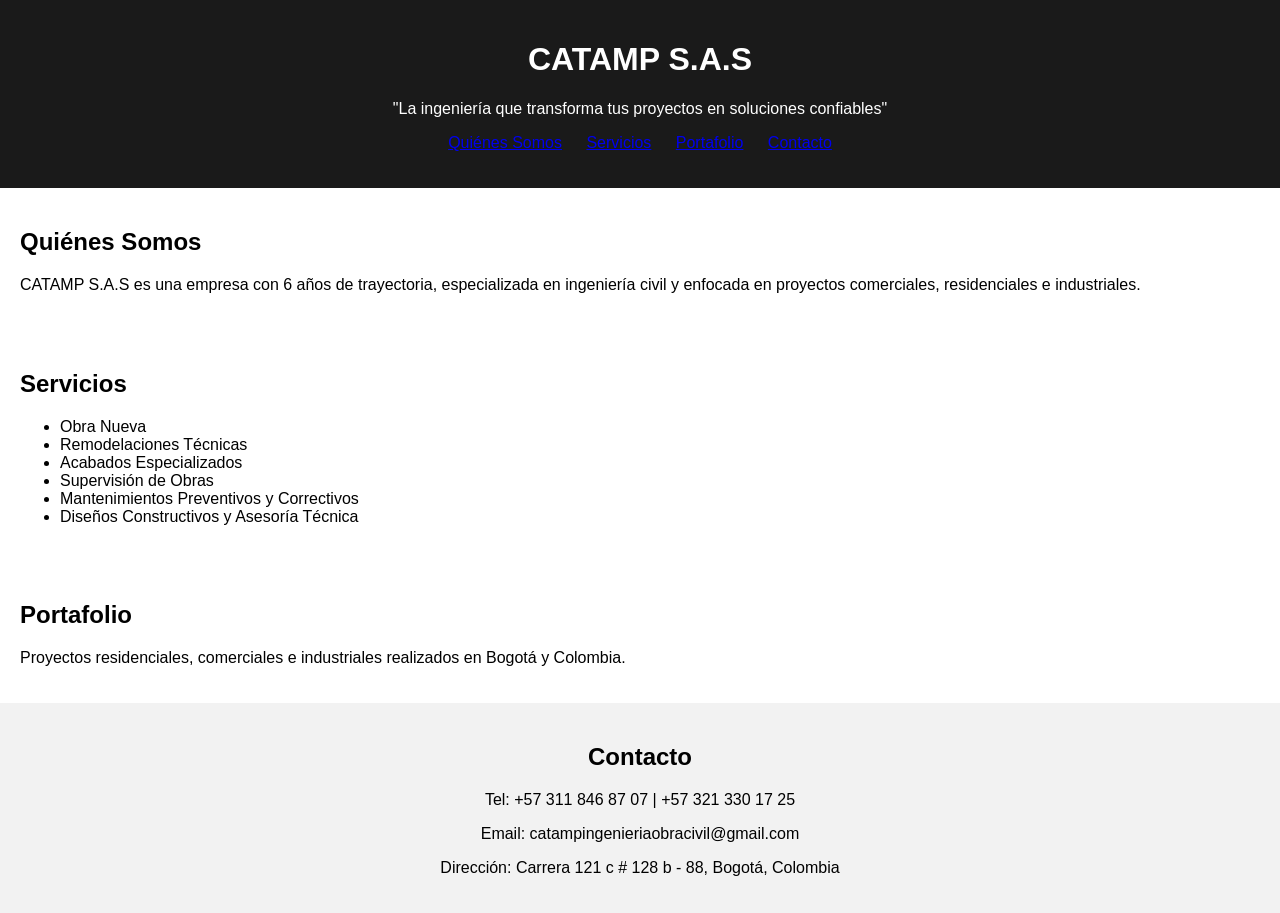
==== index.html @ e0b802a5 "Estructura inicial del proyecto CATAMP" ====
<!DOCTYPE html>
<html lang="es">
<head>
  <meta charset="UTF-8">
  <meta name="viewport" content="width=device-width, initial-scale=1.0">
  <title>CATAMP S.A.S - Ingeniería y Obra Civil</title>
  <link rel="stylesheet" href="styles.css">
</head>
<body>
  <header>
    <h1>CATAMP S.A.S</h1>
    <p>"La ingeniería que transforma tus proyectos en soluciones confiables"</p>
    <nav>
      <ul>
        <li><a href="#quienes-somos">Quiénes Somos</a></li>
        <li><a href="#servicios">Servicios</a></li>
        <li><a href="#portafolio">Portafolio</a></li>
        <li><a href="#contacto">Contacto</a></li>
      </ul>
    </nav>
  </header>

  <section id="quienes-somos">
    <h2>Quiénes Somos</h2>
    <p>CATAMP S.A.S es una empresa con 6 años de trayectoria, especializada en ingeniería civil y enfocada en proyectos comerciales, residenciales e industriales.</p>
  </section>

  <section id="servicios">
    <h2>Servicios</h2>
    <ul>
      <li>Obra Nueva</li>
      <li>Remodelaciones Técnicas</li>
      <li>Acabados Especializados</li>
      <li>Supervisión de Obras</li>
      <li>Mantenimientos Preventivos y Correctivos</li>
      <li>Diseños Constructivos y Asesoría Técnica</li>
    </ul>
  </section>

  <section id="portafolio">
    <h2>Portafolio</h2>
    <p>Proyectos residenciales, comerciales e industriales realizados en Bogotá y Colombia.</p>
  </section>

  <footer id="contacto">
    <h2>Contacto</h2>
    <p>Tel: +57 311 846 87 07 | +57 321 330 17 25</p>
    <p>Email: catampingenieriaobracivil@gmail.com</p>
    <p>Dirección: Carrera 121 c # 128 b - 88, Bogotá, Colombia</p>
  </footer>
</body>
</html>
---- styles.css ----
body {
  font-family: Arial, sans-serif;
  margin: 0;
  padding: 0;
}

header {
  background: #1a1a1a;
  color: white;
  text-align: center;
  padding: 20px;
}

nav ul {
  list-style: none;
  padding: 0;
}

nav ul li {
  display: inline;
  margin: 0 10px;
}

section {
  padding: 20px;
}

footer {
  background: #f2f2f2;
  text-align: center;
  padding: 20px;
}
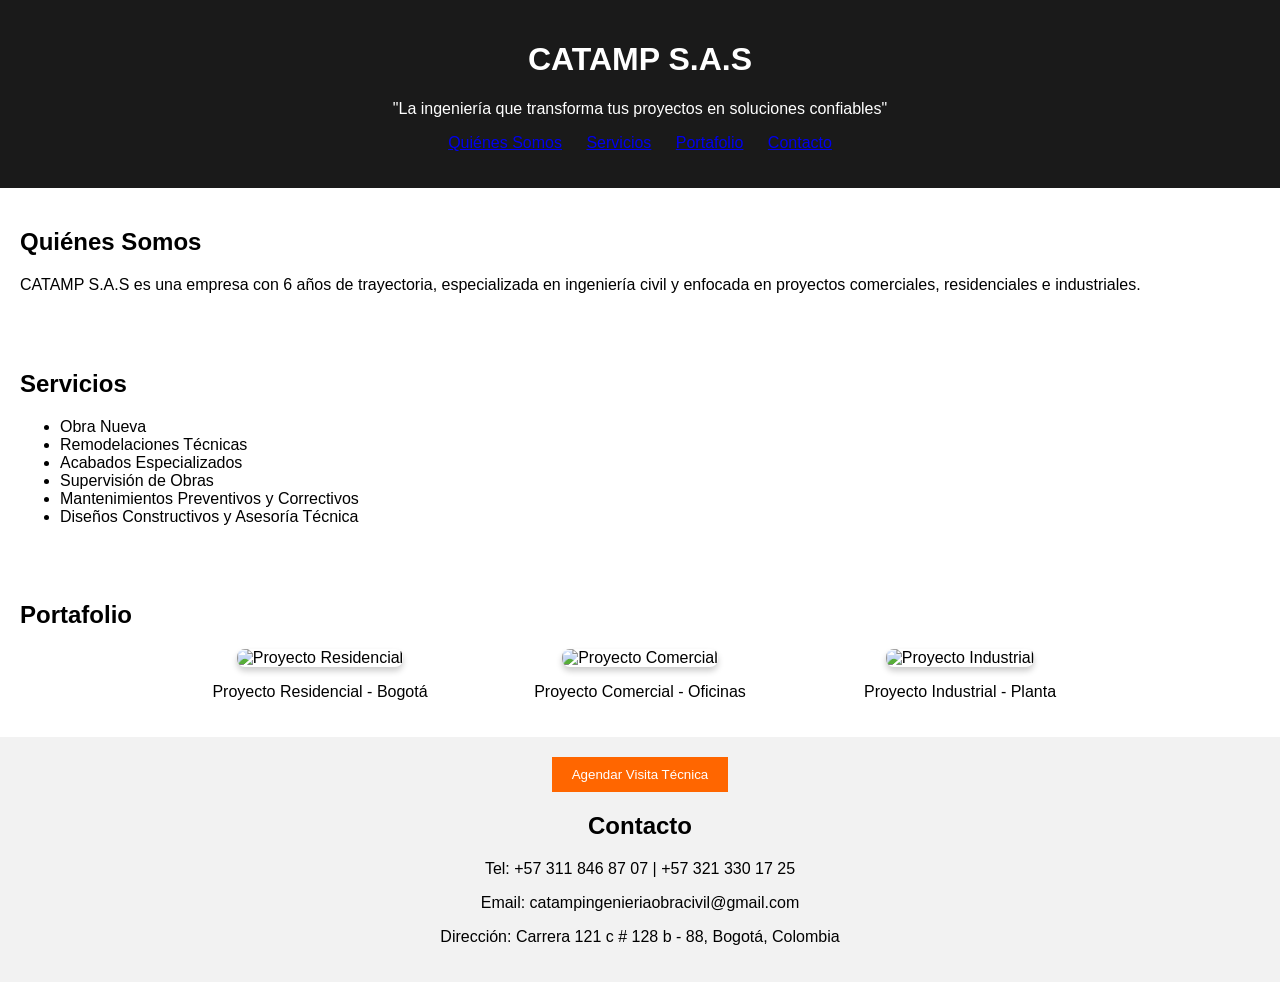
==== commit 454a0098: "Galería de portafolio añadida" ====
--- a/index.html
+++ b/index.html
@@ -6,6 +6,12 @@
   <title>CATAMP S.A.S - Ingeniería y Obra Civil</title>
   <link rel="stylesheet" href="styles.css">
 </head>
+<style>
+  html {
+    scroll-behavior: smooth;
+  }
+</style>
+
 <body>
   <header>
     <h1>CATAMP S.A.S</h1>
@@ -37,16 +43,31 @@
     </ul>
   </section>
 
-  <section id="portafolio">
-    <h2>Portafolio</h2>
-    <p>Proyectos residenciales, comerciales e industriales realizados en Bogotá y Colombia.</p>
-  </section>
+<section id="portafolio">
+  <h2>Portafolio</h2>
+  <div class="galeria">
+    <div class="proyecto">
+      <img src="img/residencial1.jpg" alt="Proyecto Residencial">
+      <p>Proyecto Residencial - Bogotá</p>
+    </div>
+    <div class="proyecto">
+      <img src="img/comercial1.jpg" alt="Proyecto Comercial">
+      <p>Proyecto Comercial - Oficinas</p>
+    </div>
+    <div class="proyecto">
+      <img src="img/industrial1.jpg" alt="Proyecto Industrial">
+      <p>Proyecto Industrial - Planta</p>
+    </div>
+  </div>
+</section>
 
   <footer id="contacto">
+    <button class="btn-contacto">Agendar Visita Técnica</button>
     <h2>Contacto</h2>
     <p>Tel: +57 311 846 87 07 | +57 321 330 17 25</p>
     <p>Email: catampingenieriaobracivil@gmail.com</p>
     <p>Dirección: Carrera 121 c # 128 b - 88, Bogotá, Colombia</p>
   </footer>
 </body>
+<script src="script.js"></script>
 </html>
--- a/styles.css
+++ b/styles.css
@@ -30,3 +30,65 @@
   text-align: center;
   padding: 20px;
 }
+
+/* Animación de entrada para el header */
+header h1 {
+  animation: fadeInDown 2s ease;
+}
+
+@keyframes fadeInDown {
+  from {
+    opacity: 0;
+    transform: translateY(-50px);
+  }
+  to {
+    opacity: 1;
+    transform: translateY(0);
+  }
+}
+
+/* Hover en el menú */
+nav ul li a {
+  transition: color 0.3s ease;
+}
+
+nav ul li a:hover {
+  color: #ff6600;
+}
+
+.btn-contacto {
+  background: #ff6600;
+  color: white;
+  padding: 10px 20px;
+  border: none;
+  cursor: pointer;
+  transition: transform 0.3s ease;
+}
+
+.btn-contacto:hover {
+  transform: scale(1.1);
+  background: #cc5200;
+}
+
+.galeria {
+  display: flex;
+  flex-wrap: wrap;
+  gap: 20px;
+  justify-content: center;
+}
+
+.proyecto {
+  width: 300px;
+  text-align: center;
+  transition: transform 0.3s ease;
+}
+
+.proyecto img {
+  width: 100%;
+  border-radius: 8px;
+  box-shadow: 0 4px 6px rgba(0,0,0,0.2);
+}
+
+.proyecto:hover {
+  transform: scale(1.05);
+}
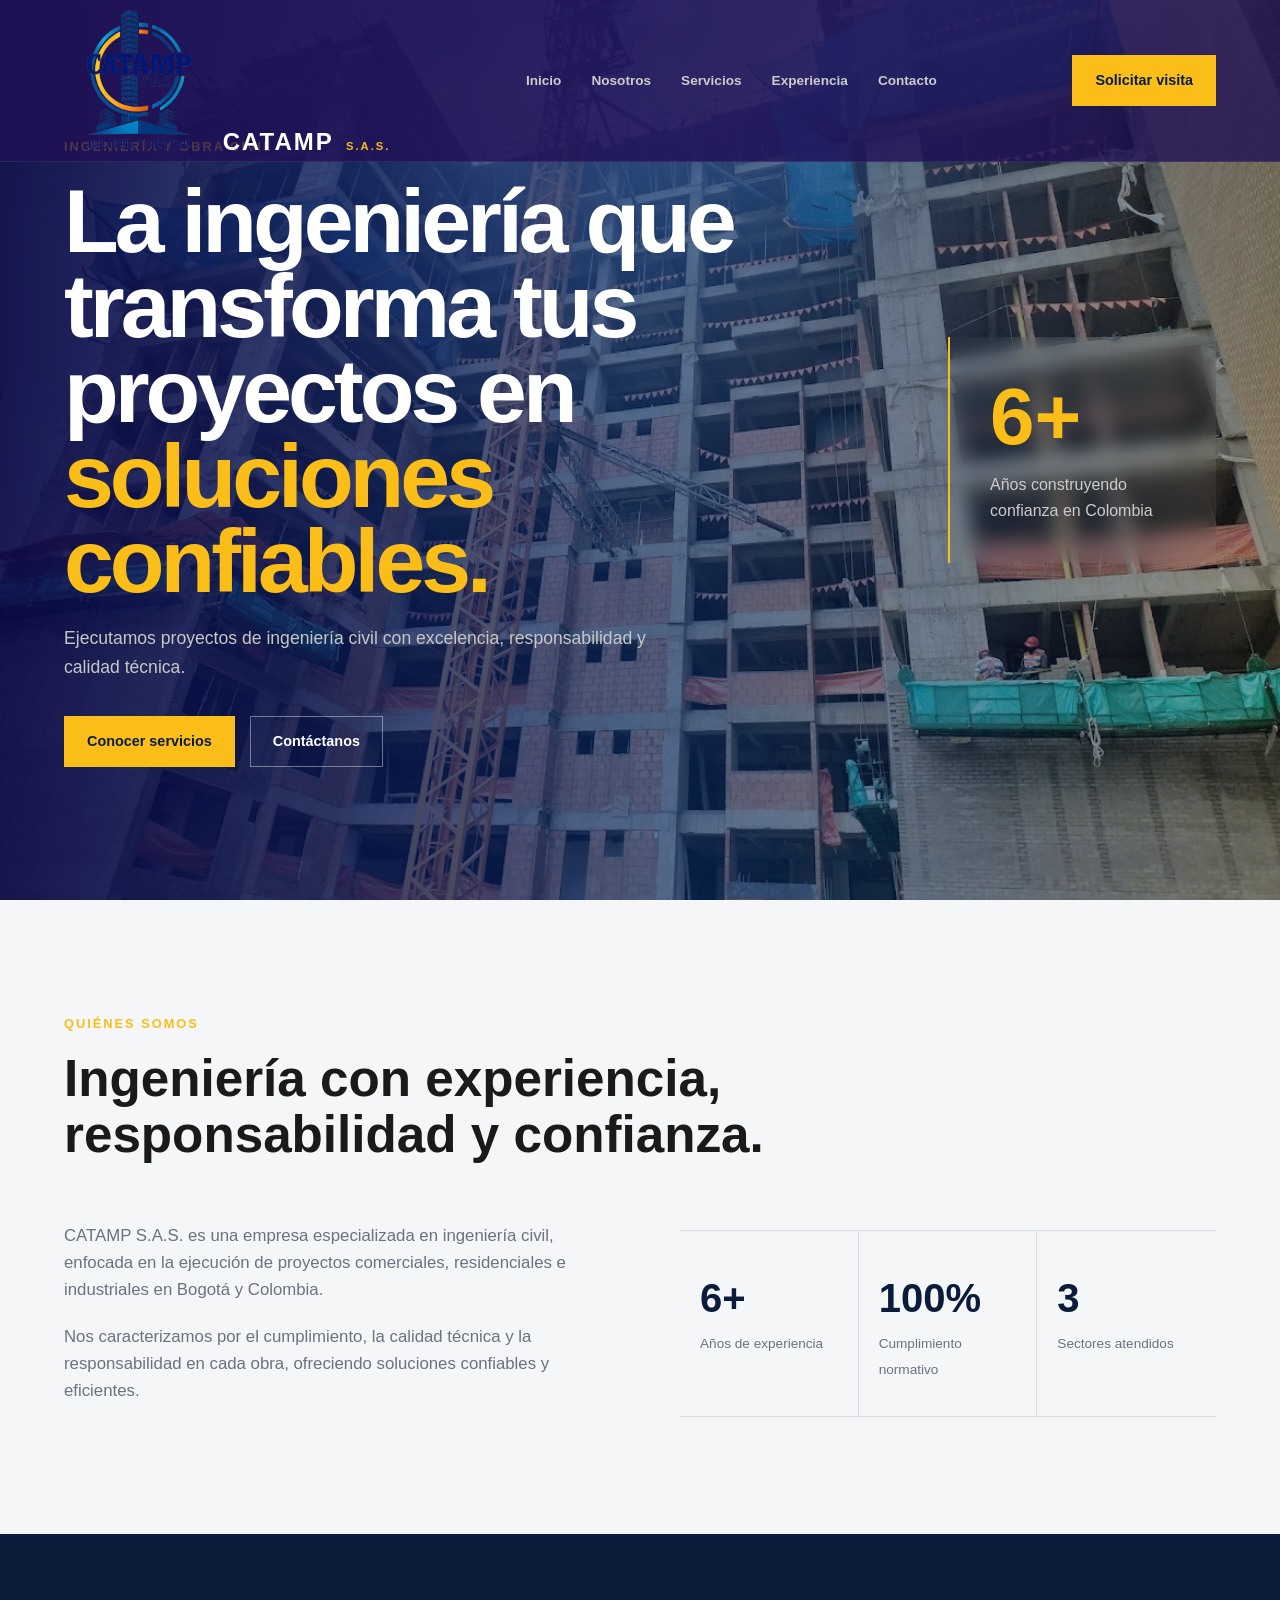
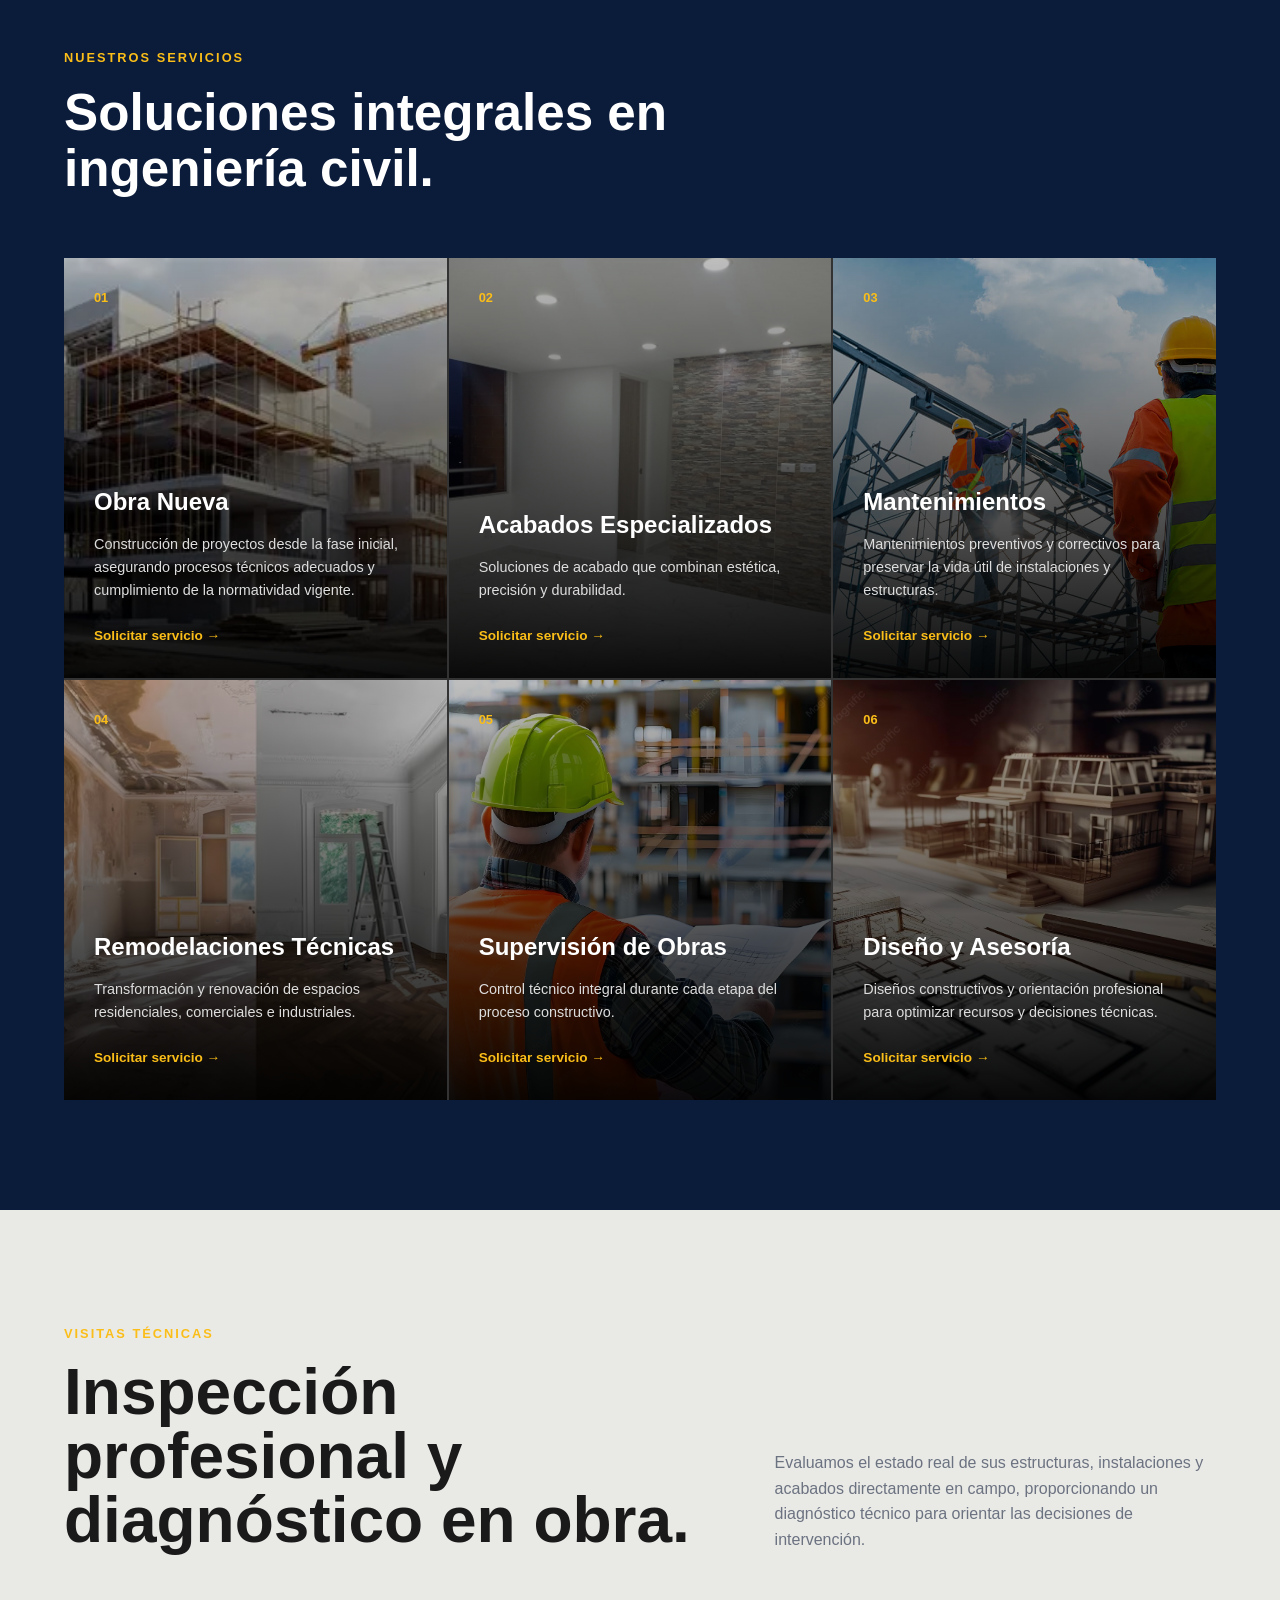
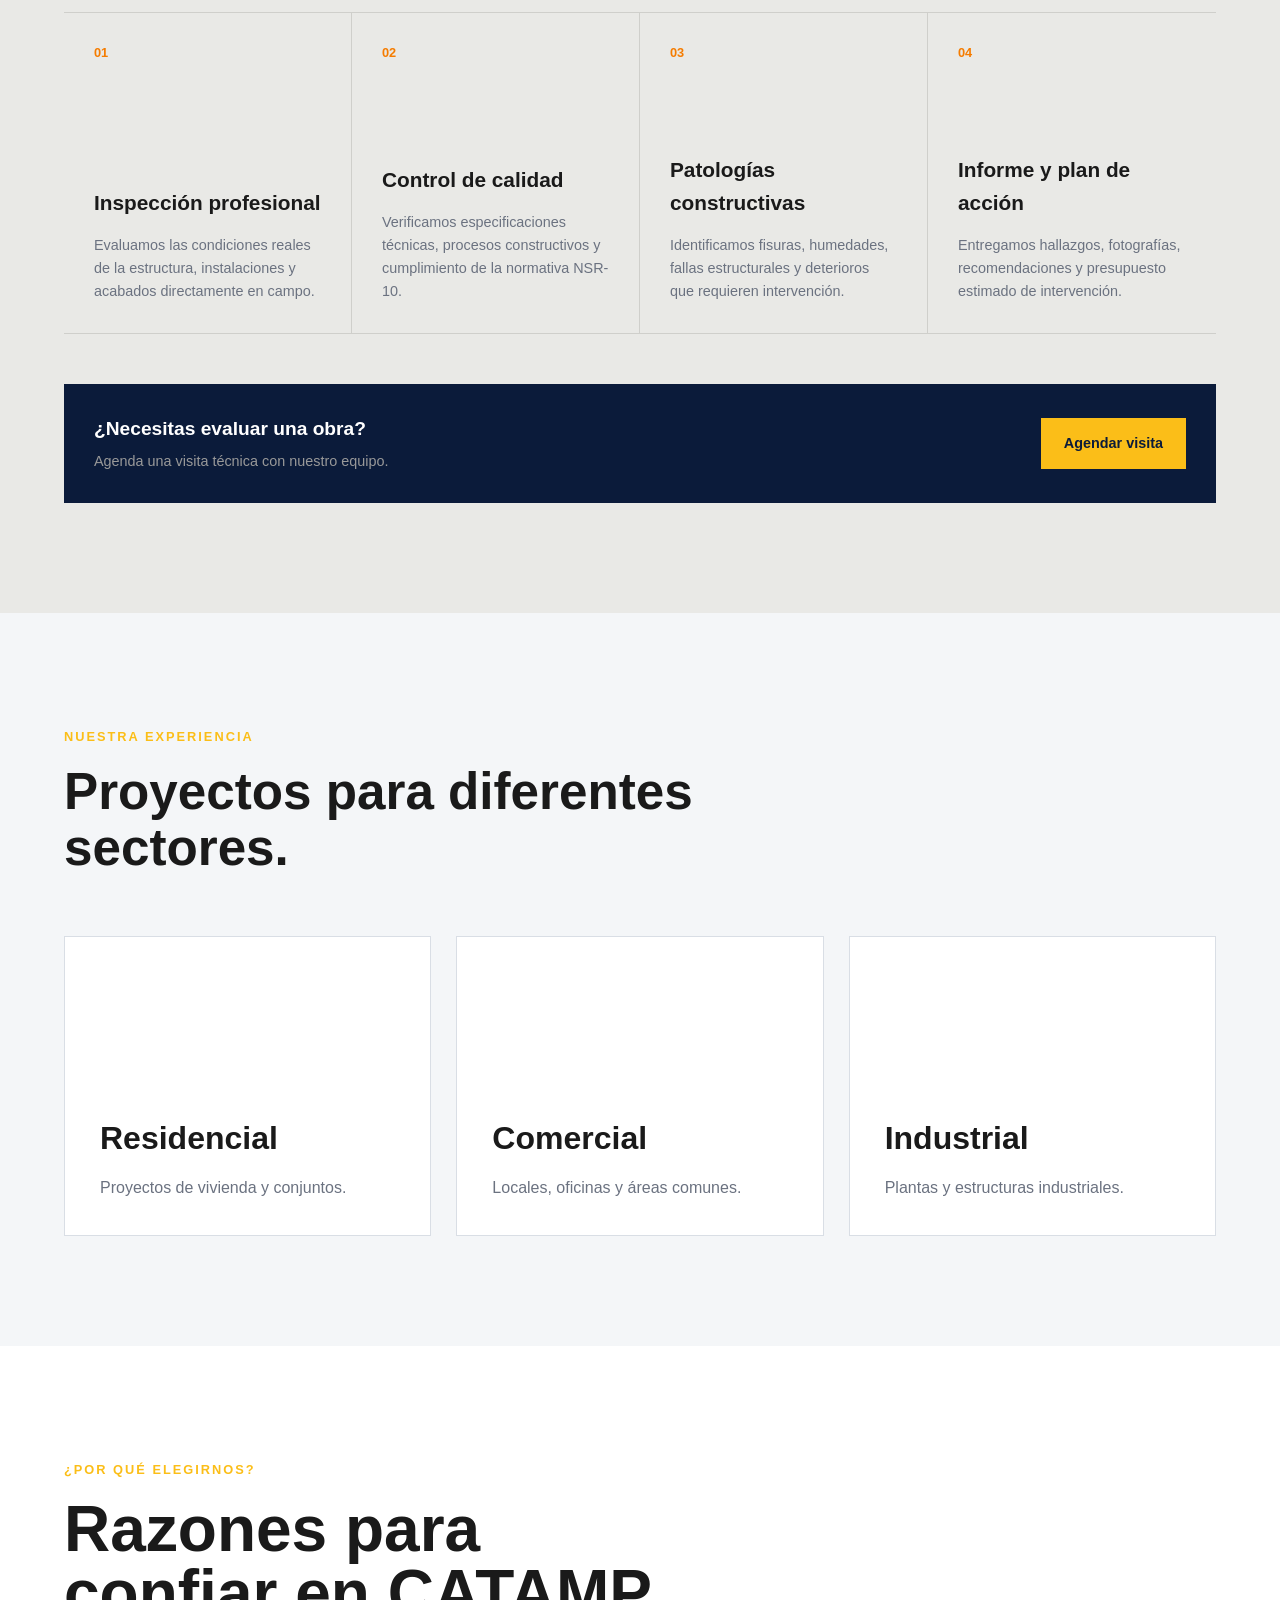
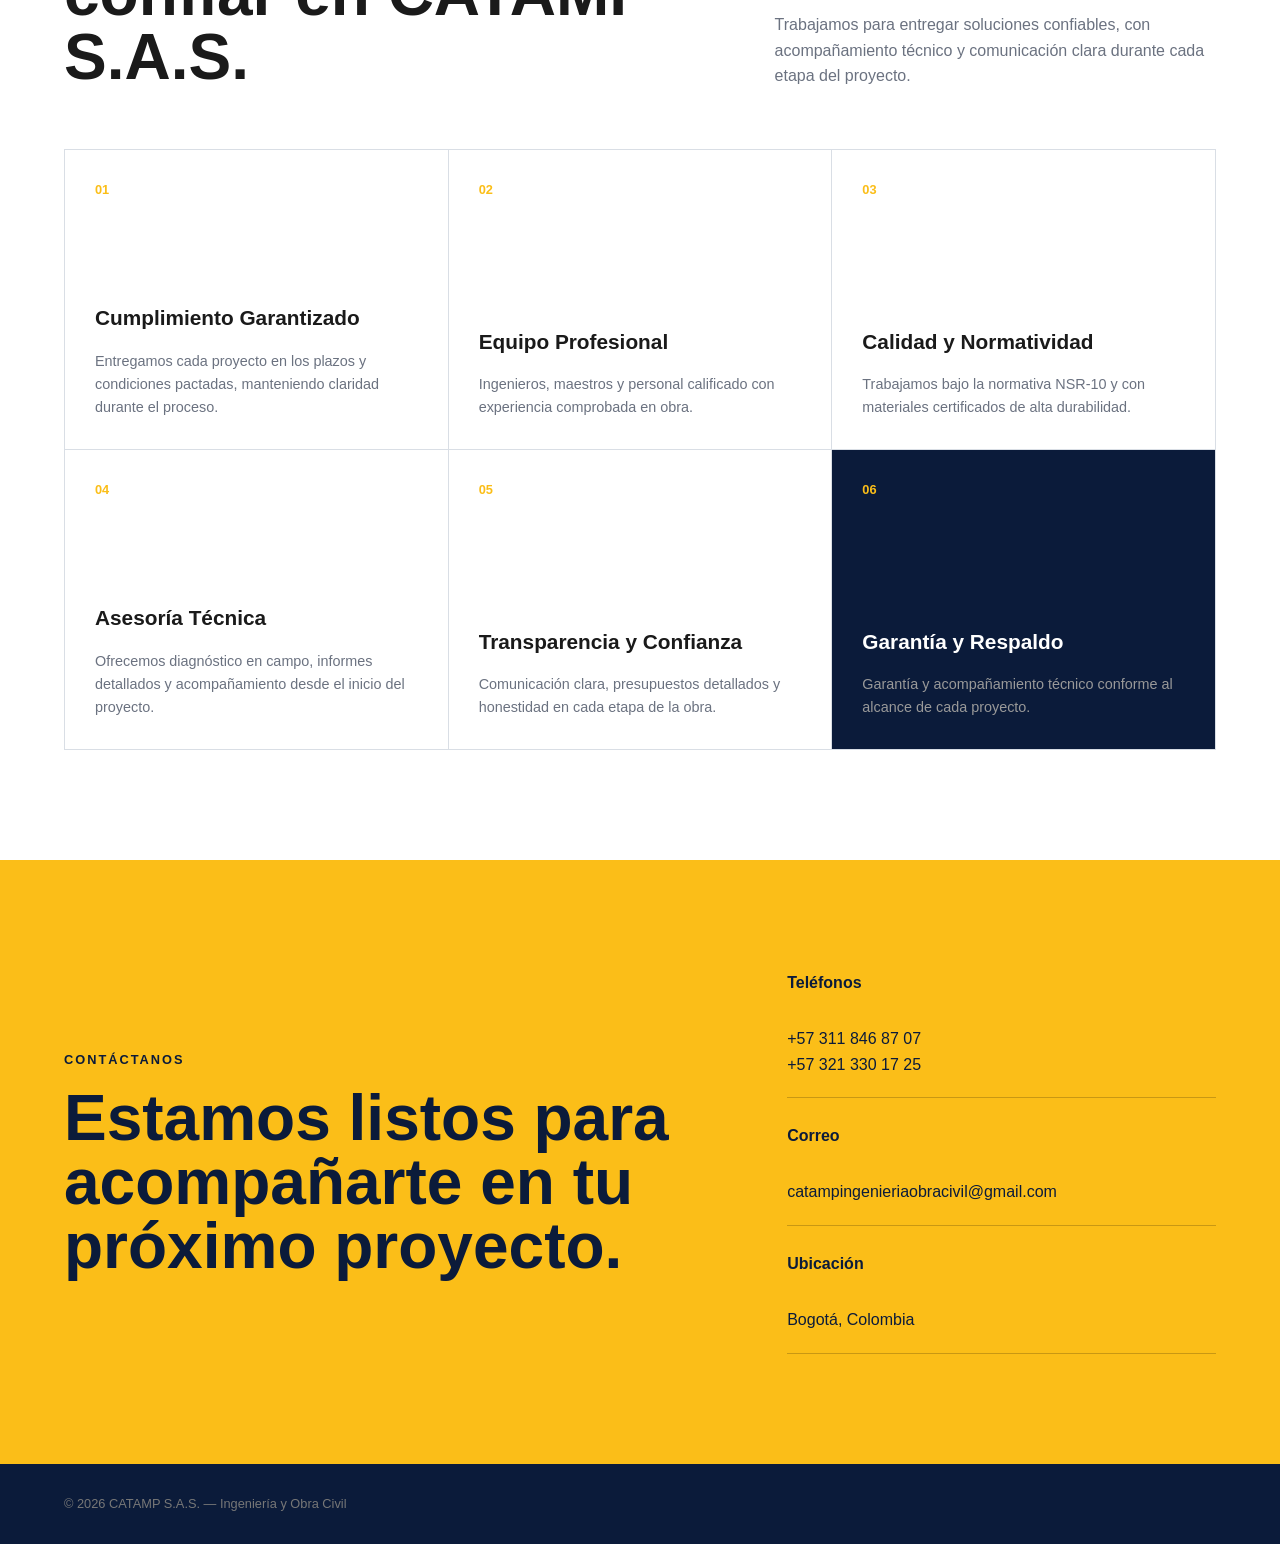
==== commit 9eaa9fba: "Mejoras visuales y adaptables, más colores y manejo de espacios" ====
--- a/index.html
+++ b/index.html
@@ -1,73 +1,754 @@
 <!DOCTYPE html>
 <html lang="es">
+
 <head>
-  <meta charset="UTF-8">
-  <meta name="viewport" content="width=device-width, initial-scale=1.0">
-  <title>CATAMP S.A.S - Ingeniería y Obra Civil</title>
-  <link rel="stylesheet" href="styles.css">
+    <meta charset="UTF-8">
+    <meta name="viewport" content="width=device-width, initial-scale=1.0">
+
+    <title>CATAMP S.A.S. | Ingeniería y Obra Civil</title>
+
+    <link rel="stylesheet" href="styles.css">
 </head>
-<style>
-  html {
-    scroll-behavior: smooth;
-  }
-</style>
 
 <body>
-  <header>
-    <h1>CATAMP S.A.S</h1>
-    <p>"La ingeniería que transforma tus proyectos en soluciones confiables"</p>
-    <nav>
-      <ul>
-        <li><a href="#quienes-somos">Quiénes Somos</a></li>
-        <li><a href="#servicios">Servicios</a></li>
-        <li><a href="#portafolio">Portafolio</a></li>
-        <li><a href="#contacto">Contacto</a></li>
-      </ul>
-    </nav>
-  </header>
-
-  <section id="quienes-somos">
-    <h2>Quiénes Somos</h2>
-    <p>CATAMP S.A.S es una empresa con 6 años de trayectoria, especializada en ingeniería civil y enfocada en proyectos comerciales, residenciales e industriales.</p>
-  </section>
-
-  <section id="servicios">
-    <h2>Servicios</h2>
-    <ul>
-      <li>Obra Nueva</li>
-      <li>Remodelaciones Técnicas</li>
-      <li>Acabados Especializados</li>
-      <li>Supervisión de Obras</li>
-      <li>Mantenimientos Preventivos y Correctivos</li>
-      <li>Diseños Constructivos y Asesoría Técnica</li>
-    </ul>
-  </section>
-
-<section id="portafolio">
-  <h2>Portafolio</h2>
-  <div class="galeria">
-    <div class="proyecto">
-      <img src="img/residencial1.jpg" alt="Proyecto Residencial">
-      <p>Proyecto Residencial - Bogotá</p>
-    </div>
-    <div class="proyecto">
-      <img src="img/comercial1.jpg" alt="Proyecto Comercial">
-      <p>Proyecto Comercial - Oficinas</p>
-    </div>
-    <div class="proyecto">
-      <img src="img/industrial1.jpg" alt="Proyecto Industrial">
-      <p>Proyecto Industrial - Planta</p>
-    </div>
-  </div>
-</section>
-
-  <footer id="contacto">
-    <button class="btn-contacto">Agendar Visita Técnica</button>
-    <h2>Contacto</h2>
-    <p>Tel: +57 311 846 87 07 | +57 321 330 17 25</p>
-    <p>Email: catampingenieriaobracivil@gmail.com</p>
-    <p>Dirección: Carrera 121 c # 128 b - 88, Bogotá, Colombia</p>
-  </footer>
+
+    <header class="header">
+
+        <div class="container nav">
+
+            <a href="#" class="logo">
+
+                <img src="img/Logo-Catamp.png" alt="logo-Catamp">
+                
+                CATAMP
+                <span>S.A.S.</span>
+            </a>
+
+            <nav class="navigation">
+                <a href="#inicio">Inicio</a>
+                <a href="#nosotros">Nosotros</a>
+                <a href="#servicios">Servicios</a>
+                <a href="#experiencia">Experiencia</a>
+                <a href="#contacto">Contacto</a>
+            </nav>
+
+            <a href="#contacto" class="btn btn-primary">
+                Solicitar visita
+            </a>
+
+        </div>
+
+    </header>
+
+
+    <main>
+
+        <!-- HERO -->
+
+        <section id="inicio" class="hero">
+
+            <div class="container hero-content">
+
+                <div class="hero-text">
+
+                    <span class="eyebrow">
+                        INGENIERÍA Y OBRA CIVIL
+                    </span>
+
+                    <h1>
+                        La ingeniería que transforma
+                        tus proyectos en
+                        <span>soluciones confiables.</span>
+                    </h1>
+
+                    <p>
+                        Ejecutamos proyectos de ingeniería civil con
+                        excelencia, responsabilidad y calidad técnica.
+                    </p>
+
+                    <div class="hero-actions">
+
+                        <a href="#servicios" class="btn btn-primary">
+                            Conocer servicios
+                        </a>
+
+                        <a href="#contacto" class="btn btn-secondary">
+                            Contáctanos
+                        </a>
+
+                    </div>
+
+                </div>
+
+
+                <div class="hero-card">
+
+                    <div class="experience-number">
+                        6+
+                    </div>
+
+                    <p>
+                        Años construyendo
+                        confianza en Colombia
+                    </p>
+
+                </div>
+
+            </div>
+
+        </section>
+
+
+        <!-- NOSOTROS -->
+
+        <section id="nosotros" class="section">
+
+            <div class="container">
+
+                <div class="section-heading">
+
+                    <span class="eyebrow">
+                        QUIÉNES SOMOS
+                    </span>
+
+                    <h2>
+                        Ingeniería con experiencia,
+                        responsabilidad y confianza.
+                    </h2>
+
+                </div>
+
+
+                <div class="about-grid">
+
+                    <div class="about-text">
+
+                        <p>
+                            CATAMP S.A.S. es una empresa especializada
+                            en ingeniería civil, enfocada en la ejecución
+                            de proyectos comerciales, residenciales e
+                            industriales en Bogotá y Colombia.
+                        </p>
+
+                        <p>
+                            Nos caracterizamos por el cumplimiento,
+                            la calidad técnica y la responsabilidad
+                            en cada obra, ofreciendo soluciones
+                            confiables y eficientes.
+                        </p>
+
+                    </div>
+
+
+                    <div class="stats">
+
+                        <div class="stat">
+                            <strong>6+</strong>
+                            <span>Años de experiencia</span>
+                        </div>
+
+                        <div class="stat">
+                            <strong>100%</strong>
+                            <span>Cumplimiento normativo</span>
+                        </div>
+
+                        <div class="stat">
+                            <strong>3</strong>
+                            <span>Sectores atendidos</span>
+                        </div>
+
+                    </div>
+
+                </div>
+
+            </div>
+
+        </section>
+
+
+        <!-- SERVICIOS -->
+
+        <section id="servicios" class="section section-dark">
+
+            <div class="container">
+
+                <div class="section-heading">
+
+                    <span class="eyebrow">
+                        NUESTROS SERVICIOS
+                    </span>
+
+                    <h2>
+                        Soluciones integrales
+                        en ingeniería civil.
+                    </h2>
+
+                </div>
+
+
+                <div class="services-grid">
+
+                    <article class="service-card service-obra">
+
+                        <div class="service-overlay">
+
+                            <span>01</span>
+
+                            <div>
+                                <h3>Obra Nueva</h3>
+
+                                <p>
+                                    Construcción de proyectos desde la fase inicial,
+                                    asegurando procesos técnicos adecuados y
+                                    cumplimiento de la normatividad vigente.
+                                </p>
+
+                                <a href="#contacto">
+                                    Solicitar servicio →
+                                </a>
+                            </div>
+
+                        </div>
+
+                    </article>
+
+
+                    <article class="service-card service-acabados">
+
+                        <div class="service-overlay">
+
+                            <span>02</span>
+
+                            <div>
+                                <h3>Acabados Especializados</h3>
+
+                                <p>
+                                    Soluciones de acabado que combinan
+                                    estética, precisión y durabilidad.
+                                </p>
+
+                                <a href="#contacto">
+                                    Solicitar servicio →
+                                </a>
+                            </div>
+
+                        </div>
+
+                    </article>
+
+
+                    <article class="service-card service-mantenimiento">
+
+                        <div class="service-overlay">
+
+                            <span>03</span>
+
+                            <div>
+                                <h3>Mantenimientos</h3>
+
+                                <p>
+                                    Mantenimientos preventivos y correctivos
+                                    para preservar la vida útil de instalaciones
+                                    y estructuras.
+                                </p>
+
+                                <a href="#contacto">
+                                    Solicitar servicio →
+                                </a>
+                            </div>
+
+                        </div>
+
+                    </article>
+
+
+                    <article class="service-card service-remodelacion">
+
+                        <div class="service-overlay">
+
+                            <span>04</span>
+
+                            <div>
+                                <h3>Remodelaciones Técnicas</h3>
+
+                                <p>
+                                    Transformación y renovación de espacios
+                                    residenciales, comerciales e industriales.
+                                </p>
+
+                                <a href="#contacto">
+                                    Solicitar servicio →
+                                </a>
+                            </div>
+
+                        </div>
+
+                    </article>
+
+
+                    <article class="service-card service-supervision">
+
+                        <div class="service-overlay">
+
+                            <span>05</span>
+
+                            <div>
+                                <h3>Supervisión de Obras</h3>
+
+                                <p>
+                                    Control técnico integral durante cada etapa
+                                    del proceso constructivo.
+                                </p>
+
+                                <a href="#contacto">
+                                    Solicitar servicio →
+                                </a>
+                            </div>
+
+                        </div>
+
+                    </article>
+
+
+                    <article class="service-card service-diseno">
+
+                        <div class="service-overlay">
+
+                            <span>06</span>
+
+                            <div>
+                                <h3>Diseño y Asesoría</h3>
+
+                                <p>
+                                    Diseños constructivos y orientación profesional
+                                    para optimizar recursos y decisiones técnicas.
+                                </p>
+
+                                <a href="#contacto">
+                                    Solicitar servicio →
+                                </a>
+                            </div>
+
+                        </div>
+
+                    </article>
+
+                </div>
+
+            </div>
+
+        </section>
+
+
+        <!-- VISITAS TÉCNICAS -->
+
+        <section class="technical-section">
+
+            <div class="container">
+
+                <div class="technical-header">
+
+                    <div>
+
+                        <span class="eyebrow">
+                            VISITAS TÉCNICAS
+                        </span>
+
+                        <h2>
+                            Inspección profesional
+                            y diagnóstico en obra.
+                        </h2>
+
+                    </div>
+
+                    <p>
+                        Evaluamos el estado real de sus estructuras,
+                        instalaciones y acabados directamente en campo,
+                        proporcionando un diagnóstico técnico para
+                        orientar las decisiones de intervención.
+                    </p>
+
+                </div>
+
+
+                <div class="technical-grid">
+
+                    <article class="technical-card">
+
+                        <span>01</span>
+
+                        <div>
+
+                            <h3>Inspección profesional</h3>
+
+                            <p>
+                                Evaluamos las condiciones reales de la
+                                estructura, instalaciones y acabados
+                                directamente en campo.
+                            </p>
+
+                        </div>
+
+                    </article>
+
+
+                    <article class="technical-card">
+
+                        <span>02</span>
+
+                        <div>
+
+                            <h3>Control de calidad</h3>
+
+                            <p>
+                                Verificamos especificaciones técnicas,
+                                procesos constructivos y cumplimiento
+                                de la normativa NSR-10.
+                            </p>
+
+                        </div>
+
+                    </article>
+
+
+                    <article class="technical-card">
+
+                        <span>03</span>
+
+                        <div>
+
+                            <h3>Patologías constructivas</h3>
+
+                            <p>
+                                Identificamos fisuras, humedades,
+                                fallas estructurales y deterioros
+                                que requieren intervención.
+                            </p>
+
+                        </div>
+
+                    </article>
+
+
+                    <article class="technical-card">
+
+                        <span>04</span>
+
+                        <div>
+
+                            <h3>Informe y plan de acción</h3>
+
+                            <p>
+                                Entregamos hallazgos, fotografías,
+                                recomendaciones y presupuesto
+                                estimado de intervención.
+                            </p>
+
+                        </div>
+
+                    </article>
+
+                </div>
+
+
+                <div class="technical-action">
+
+                    <div>
+
+                        <strong>
+                            ¿Necesitas evaluar una obra?
+                        </strong>
+
+                        <p>
+                            Agenda una visita técnica con nuestro equipo.
+                        </p>
+
+                    </div>
+
+                    <a href="#contacto" class="btn btn-primary">
+                        Agendar visita
+                    </a>
+
+                </div>
+
+            </div>
+
+        </section>
+
+
+        <!-- EXPERIENCIA -->
+
+        <section id="experiencia" class="section">
+
+            <div class="container">
+
+                <div class="section-heading">
+
+                    <span class="eyebrow">
+                        NUESTRA EXPERIENCIA
+                    </span>
+
+                    <h2>
+                        Proyectos para diferentes sectores.
+                    </h2>
+
+                </div>
+
+
+                <div class="sectors-grid">
+
+                    <article class="sector">
+                        <h3>Residencial</h3>
+                        <p>
+                            Proyectos de vivienda y conjuntos.
+                        </p>
+                    </article>
+
+                    <article class="sector">
+                        <h3>Comercial</h3>
+                        <p>
+                            Locales, oficinas y áreas comunes.
+                        </p>
+                    </article>
+
+                    <article class="sector">
+                        <h3>Industrial</h3>
+                        <p>
+                            Plantas y estructuras industriales.
+                        </p>
+                    </article>
+
+                </div>
+
+            </div>
+
+        </section>
+
+
+        <!-- POR QUÉ ELEGIRNOS -->
+
+        <section class="why-section">
+
+            <div class="container">
+
+                <div class="why-header">
+
+                    <div>
+
+                        <span class="eyebrow">
+                            ¿POR QUÉ ELEGIRNOS?
+                        </span>
+
+                        <h2>
+                            Razones para confiar
+                            en CATAMP S.A.S.
+                        </h2>
+
+                    </div>
+
+                    <p>
+                        Trabajamos para entregar soluciones confiables,
+                        con acompañamiento técnico y comunicación clara
+                        durante cada etapa del proyecto.
+                    </p>
+
+                </div>
+
+
+                <div class="why-grid">
+
+                    <article class="why-card">
+
+                        <span class="why-number">01</span>
+
+                        <div>
+
+                            <h3>
+                                Cumplimiento Garantizado
+                            </h3>
+
+                            <p>
+                                Entregamos cada proyecto en los plazos
+                                y condiciones pactadas, manteniendo
+                                claridad durante el proceso.
+                            </p>
+
+                        </div>
+
+                    </article>
+
+
+                    <article class="why-card">
+
+                        <span class="why-number">02</span>
+
+                        <div>
+
+                            <h3>
+                                Equipo Profesional
+                            </h3>
+
+                            <p>
+                                Ingenieros, maestros y personal calificado
+                                con experiencia comprobada en obra.
+                            </p>
+
+                        </div>
+
+                    </article>
+
+
+                    <article class="why-card">
+
+                        <span class="why-number">03</span>
+
+                        <div>
+
+                            <h3>
+                                Calidad y Normatividad
+                            </h3>
+
+                            <p>
+                                Trabajamos bajo la normativa NSR-10 y
+                                con materiales certificados de alta
+                                durabilidad.
+                            </p>
+
+                        </div>
+
+                    </article>
+
+
+                    <article class="why-card">
+
+                        <span class="why-number">04</span>
+
+                        <div>
+
+                            <h3>
+                                Asesoría Técnica
+                            </h3>
+
+                            <p>
+                                Ofrecemos diagnóstico en campo,
+                                informes detallados y acompañamiento
+                                desde el inicio del proyecto.
+                            </p>
+
+                        </div>
+
+                    </article>
+
+
+                    <article class="why-card">
+
+                        <span class="why-number">05</span>
+
+                        <div>
+
+                            <h3>
+                                Transparencia y Confianza
+                            </h3>
+
+                            <p>
+                                Comunicación clara, presupuestos
+                                detallados y honestidad en cada etapa
+                                de la obra.
+                            </p>
+
+                        </div>
+
+                    </article>
+
+
+                    <article class="why-card why-card-highlight">
+
+                        <span class="why-number">06</span>
+
+                        <div>
+
+                            <h3>
+                                Garantía y Respaldo
+                            </h3>
+
+                            <p>
+                                Garantía y acompañamiento técnico
+                                conforme al alcance de cada proyecto.
+                            </p>
+
+                        </div>
+
+                    </article>
+
+                </div>
+
+            </div>
+
+        </section>
+
+
+        <!-- CONTACTO -->
+
+        <section id="contacto" class="contact-section">
+
+            <div class="container contact-content">
+
+                <div>
+
+                    <span class="eyebrow">
+                        CONTÁCTANOS
+                    </span>
+
+                    <h2>
+                        Estamos listos para acompañarte
+                        en tu próximo proyecto.
+                    </h2>
+
+                </div>
+
+
+                <div class="contact-info">
+
+                    <p>
+                        <strong>Teléfonos</strong><br>
+                        +57 311 846 87 07<br>
+                        +57 321 330 17 25
+                    </p>
+
+                    <p>
+                        <strong>Correo</strong><br>
+                        catampingenieriaobracivil@gmail.com
+                    </p>
+
+                    <p>
+                        <strong>Ubicación</strong><br>
+                        Bogotá, Colombia
+                    </p>
+
+                </div>
+
+            </div>
+
+        </section>
+
+    </main>
+
+
+    <footer class="footer">
+
+        <div class="container">
+
+            <p>
+                © 2026 CATAMP S.A.S. — Ingeniería y Obra Civil
+            </p>
+
+        </div>
+
+    </footer>
+
+
+    <script src="script.js"></script>
+
 </body>
-<script src="script.js"></script>
+
 </html>
--- a/styles.css
+++ b/styles.css
@@ -1,94 +1,998 @@
+/*VARIABLES*/
+
+:root {
+
+    --catamp-blue: #102A72;
+    --catamp-blue-light: #0077B6;
+    --catamp-cyan: #00A7D6;
+
+    --catamp-yellow: #FBBE18;
+    --catamp-orange: #F57C00;
+
+    --primary: var(--catamp-yellow);
+    --primary-dark: var(--catamp-orange);
+
+    --dark: #0B1B3A;
+    --dark-soft: #102653;
+
+    --light: #F4F6F8;
+    --white: #FFFFFF;
+
+    --text: #1A1A1A;
+    --text-light: #6B7280;
+
+    --border: #D9DEE5;
+
+    --container: 1180px;
+}
+
+
+/*RESET*/
+
+* {
+    margin: 0;
+    padding: 0;
+    box-sizing: border-box;
+}
+
+html {
+    scroll-behavior: smooth;
+}
+
 body {
-  font-family: Arial, sans-serif;
-  margin: 0;
-  padding: 0;
-}
-
-header {
-  background: #1a1a1a;
-  color: white;
-  text-align: center;
-  padding: 20px;
-}
-
-nav ul {
-  list-style: none;
-  padding: 0;
-}
-
-nav ul li {
-  display: inline;
-  margin: 0 10px;
-}
-
-section {
-  padding: 20px;
-}
-
-footer {
-  background: #f2f2f2;
-  text-align: center;
-  padding: 20px;
-}
-
-/* Animación de entrada para el header */
-header h1 {
-  animation: fadeInDown 2s ease;
-}
-
-@keyframes fadeInDown {
-  from {
-    opacity: 0;
-    transform: translateY(-50px);
-  }
-  to {
-    opacity: 1;
-    transform: translateY(0);
-  }
-}
-
-/* Hover en el menú */
-nav ul li a {
-  transition: color 0.3s ease;
-}
-
-nav ul li a:hover {
-  color: #ff6600;
-}
-
-.btn-contacto {
-  background: #ff6600;
-  color: white;
-  padding: 10px 20px;
-  border: none;
-  cursor: pointer;
-  transition: transform 0.3s ease;
-}
-
-.btn-contacto:hover {
-  transform: scale(1.1);
-  background: #cc5200;
-}
-
-.galeria {
-  display: flex;
-  flex-wrap: wrap;
-  gap: 20px;
-  justify-content: center;
-}
-
-.proyecto {
-  width: 300px;
-  text-align: center;
-  transition: transform 0.3s ease;
-}
-
-.proyecto img {
-  width: 100%;
-  border-radius: 8px;
-  box-shadow: 0 4px 6px rgba(0,0,0,0.2);
-}
-
-.proyecto:hover {
-  transform: scale(1.05);
-}
+    font-family: Arial, Helvetica, sans-serif;
+    background: var(--light);
+    color: var(--text);
+    line-height: 1.6;
+}
+
+a {
+    text-decoration: none;
+    color: inherit;
+}
+
+
+/*GENERAL*/
+
+.container {
+    width: min(90%, var(--container));
+    margin: 0 auto;
+}
+
+.section {
+    padding: 110px 0;
+}
+
+.section-dark {
+    background: var(--dark);
+    color: var(--white);
+}
+
+.section-heading {
+    max-width: 700px;
+    margin-bottom: 60px;
+}
+
+.section-heading h2 {
+    font-size: clamp(2rem, 4vw, 3.5rem);
+    line-height: 1.1;
+    margin-top: 15px;
+}
+
+.eyebrow {
+    display: inline-block;
+    font-size: 0.8rem;
+    font-weight: 700;
+    letter-spacing: 2px;
+    color: var(--primary);
+}
+
+
+/*BUTTONS*/
+
+.btn {
+    display: inline-flex;
+    align-items: center;
+    justify-content: center;
+
+    padding: 13px 22px;
+
+    font-size: 0.9rem;
+    font-weight: 700;
+
+    border: 1px solid transparent;
+
+    transition: 0.3s ease;
+}
+
+.btn-primary {
+    background: var(--primary);
+    color: var(--dark);
+}
+
+.btn-primary:hover {
+    background: var(--primary-dark);
+    transform: translateY(-2px);
+}
+
+.btn-secondary {
+    border-color: rgba(255, 255, 255, 0.4);
+    color: var(--white);
+}
+
+.btn-secondary:hover {
+    background: var(--white);
+    color: var(--dark);
+}
+
+
+/*HEADER*/
+
+.header {
+    position: fixed;
+    top: 0;
+    left: 0;
+
+    width: 100%;
+
+    z-index: 1000;
+
+    background: rgba(32, 16, 86, 0.784);
+
+    border-bottom: 1px solid rgba(255, 255, 255, 0.08);
+}
+
+.nav {
+    min-height: 80px;
+
+    display: flex;
+    align-items: center;
+    justify-content: space-between;
+
+    gap: 30px;
+}
+
+.logo {
+    color: var(--white);
+
+    font-size: 1.5rem;
+    font-weight: 900;
+    letter-spacing: 2px;
+}
+
+.logo img {
+    width: 150px;
+    height: 150px;
+}
+
+.logo span {
+    color: var(--primary);
+    font-size: 0.7rem;
+    margin-left: 4px;
+}
+
+.navigation {
+    display: flex;
+    align-items: center;
+    gap: 30px;
+}
+
+.navigation a {
+    color: #cccccc;
+
+    font-size: 0.85rem;
+    font-weight: 600;
+
+    transition: 0.3s ease;
+}
+
+.navigation a:hover {
+    color: var(--primary);
+}
+
+
+/*HERO*/
+
+.hero {
+    min-height: 100vh;
+
+    display: flex;
+    align-items: center;
+
+    background:
+        linear-gradient(
+            90deg,
+            rgba(8, 7, 68, 0.92),
+            rgba(8, 43, 104, 0.65),
+            rgba(0, 0, 0, 0.35)
+        ),
+        url("img/hero.jpeg");
+
+    background-size: cover;
+    background-position: center;
+
+    color: var(--white);
+}
+
+.hero-content {
+    display: grid;
+
+    grid-template-columns: 1.5fr 0.5fr;
+
+    align-items: center;
+
+    gap: 80px;
+}
+
+.hero-text {
+    max-width: 780px;
+}
+
+.hero h1 {
+    margin: 20px 0;
+
+    font-size: clamp(3rem, 7vw, 6.5rem);
+
+    line-height: 0.95;
+
+    letter-spacing: -4px;
+}
+
+.hero h1 span {
+    color: var(--primary);
+}
+
+.hero-text > p {
+    max-width: 600px;
+
+    margin-bottom: 35px;
+
+    color: #c7c7c7;
+
+    font-size: 1.1rem;
+}
+
+.hero-actions {
+    display: flex;
+    gap: 15px;
+    flex-wrap: wrap;
+}
+
+.hero-card {
+    padding: 40px;
+
+    border-left: 2px solid var(--primary);
+
+    background: rgba(255, 255, 255, 0.04);
+
+    backdrop-filter: blur(10px);
+}
+
+.experience-number {
+    font-size: 5rem;
+    font-weight: 900;
+
+    line-height: 1;
+
+    color: var(--primary);
+}
+
+.hero-card p {
+    margin-top: 15px;
+
+    color: #cccccc;
+}
+
+
+/*ABOUT*/
+
+.about-grid {
+    display: grid;
+
+    grid-template-columns: 1fr 1fr;
+
+    gap: 80px;
+
+    align-items: center;
+}
+
+.about-text {
+    max-width: 600px;
+}
+
+.about-text p {
+    margin-bottom: 20px;
+
+    color: var(--text-light);
+
+    font-size: 1.05rem;
+}
+
+.stats {
+    display: grid;
+
+    grid-template-columns: repeat(3, 1fr);
+
+    border-top: 1px solid var(--border);
+    border-bottom: 1px solid var(--border);
+}
+
+.stat {
+    padding: 35px 20px;
+
+    border-right: 1px solid var(--border);
+}
+
+.stat:last-child {
+    border-right: none;
+}
+
+.stat strong {
+    display: block;
+
+    font-size: 2.5rem;
+
+    color: var(--dark);
+}
+
+.stat span {
+    color: var(--text-light);
+
+    font-size: 0.85rem;
+}
+
+
+/*SERVICES*/
+
+.services-grid {
+    display: grid;
+
+    grid-template-columns: repeat(3, 1fr);
+
+    gap: 2px;
+
+    background: #333333;
+}
+
+
+.service-card {
+    position: relative;
+
+    min-height: 420px;
+
+    overflow: hidden;
+
+    background-size: cover;
+    background-position: center;
+
+    transition: 0.4s ease;
+}
+
+
+.service-card::before {
+    content: "";
+
+    position: absolute;
+
+    inset: 0;
+
+    background:
+        linear-gradient(
+            to top,
+            rgba(0, 0, 0, 0.95),
+            rgba(0, 0, 0, 0.25)
+        );
+
+    transition: 0.4s ease;
+}
+
+
+.service-card:hover::before {
+    background:
+        linear-gradient(
+            to top,
+            rgba(245, 166, 35, 0.9),
+            rgba(0, 0, 0, 0.2)
+        );
+}
+
+
+.service-overlay {
+    position: relative;
+
+    z-index: 2;
+
+    height: 100%;
+
+    padding: 30px;
+
+    display: flex;
+
+    flex-direction: column;
+
+    justify-content: space-between;
+
+    color: var(--white);
+}
+
+
+.service-overlay > span {
+    font-size: 0.8rem;
+
+    font-weight: 700;
+
+    color: var(--primary);
+}
+
+
+.service-overlay h3 {
+    margin-bottom: 12px;
+
+    font-size: 1.5rem;
+}
+
+
+.service-overlay p {
+    max-width: 350px;
+
+    margin-bottom: 20px;
+
+    color: #dddddd;
+
+    font-size: 0.9rem;
+}
+
+
+.service-overlay a {
+    display: inline-block;
+
+    color: var(--primary);
+
+    font-size: 0.85rem;
+
+    font-weight: 700;
+
+    transition: 0.3s ease;
+}
+
+
+.service-overlay a:hover {
+    color: var(--white);
+}
+
+
+/* SERVICE IMAGES */
+
+.service-obra {
+    background-image: url("img/obra-nueva.webp");
+}
+
+
+.service-acabados {
+    background-image: url("img/acabados.jpg");
+}
+
+
+.service-mantenimiento {
+    background-image: url("img/mantenimiento.jpg");
+}
+
+
+.service-remodelacion {
+    background-image: url("img/remodelacion.jpg");
+}
+
+
+.service-supervision {
+    background-image: url("img/supervision.jpg");
+}
+
+
+.service-diseno {
+    background-image: url("img/diseno.jpg");
+}
+
+
+/*SECTORS*/
+
+.sectors-grid {
+    display: grid;
+
+    grid-template-columns: repeat(3, 1fr);
+
+    gap: 25px;
+}
+
+.sector {
+    min-height: 300px;
+
+    padding: 35px;
+
+    display: flex;
+
+    flex-direction: column;
+
+    justify-content: flex-end;
+
+    background: var(--white);
+
+    border: 1px solid var(--border);
+
+    transition: 0.3s ease;
+}
+
+.sector:hover {
+    transform: translateY(-8px);
+
+    border-color: var(--primary);
+}
+
+.sector h3 {
+    font-size: 2rem;
+
+    margin-bottom: 10px;
+}
+
+.sector p {
+    color: var(--text-light);
+}
+
+/*  PORQUE ELEGIRNOS  */
+
+.why-section {
+    padding: 110px 0;
+
+    background: var(--white);
+}
+
+
+.why-header {
+    display: grid;
+
+    grid-template-columns: 1fr 0.7fr;
+
+    gap: 80px;
+
+    align-items: end;
+
+    margin-bottom: 60px;
+}
+
+
+.why-header h2 {
+    max-width: 700px;
+
+    margin-top: 15px;
+
+    font-size: clamp(2.3rem, 5vw, 4.5rem);
+
+    line-height: 1;
+}
+
+
+.why-header > p {
+    color: var(--text-light);
+
+    font-size: 1rem;
+}
+
+
+/* GRID */
+
+.why-grid {
+    display: grid;
+
+    grid-template-columns: repeat(3, 1fr);
+
+    border-top: 1px solid var(--border);
+
+    border-left: 1px solid var(--border);
+}
+
+
+.why-card {
+    min-height: 300px;
+
+    padding: 30px;
+
+    display: flex;
+
+    flex-direction: column;
+
+    justify-content: space-between;
+
+    border-right: 1px solid var(--border);
+
+    border-bottom: 1px solid var(--border);
+
+    transition: 0.3s ease;
+}
+
+
+.why-card:hover {
+    background: var(--light);
+
+    transform: translateY(-5px);
+}
+
+
+.why-number {
+    color: var(--primary);
+
+    font-size: 0.8rem;
+
+    font-weight: 700;
+}
+
+
+.why-card h3 {
+    margin-bottom: 15px;
+
+    font-size: 1.3rem;
+}
+
+
+.why-card p {
+    color: var(--text-light);
+
+    font-size: 0.9rem;
+}
+
+
+.why-card-highlight {
+    background: var(--dark);
+
+    color: var(--white);
+}
+
+
+.why-card-highlight p {
+    color: #999999;
+}
+
+
+.why-card-highlight:hover {
+    background: #222222;
+}
+
+
+/*CONTACT*/
+
+.contact-section {
+    padding: 110px 0;
+
+    background: var(--primary);
+
+    color: var(--dark);
+}
+
+.contact-content {
+    display: grid;
+
+    grid-template-columns: 1.2fr 0.8fr;
+
+    gap: 80px;
+
+    align-items: center;
+}
+
+.contact-section .eyebrow {
+    color: var(--dark);
+}
+
+.contact-section h2 {
+    max-width: 700px;
+
+    margin-top: 15px;
+
+    font-size: clamp(2.5rem, 5vw, 4.5rem);
+
+    line-height: 1;
+}
+
+.contact-info {
+    display: flex;
+
+    flex-direction: column;
+
+    gap: 25px;
+}
+
+.contact-info p {
+    padding-bottom: 20px;
+
+    border-bottom: 1px solid rgba(0, 0, 0, 0.2);
+}
+
+.contact-info strong {
+    display: block;
+
+    margin-bottom: 5px;
+}
+
+
+/*FOOTER*/
+
+.footer {
+    padding: 30px 0;
+
+    background: var(--dark);
+
+    color: #777777;
+
+    font-size: 0.8rem;
+}
+
+/*TECHNICAL VISITS*/
+
+.technical-section {
+    padding: 110px 0;
+
+    background: #e9e9e6;
+}
+
+
+.technical-header {
+    display: grid;
+
+    grid-template-columns: 1fr 0.7fr;
+
+    gap: 80px;
+
+    align-items: end;
+
+    margin-bottom: 60px;
+}
+
+
+.technical-header h2 {
+    max-width: 700px;
+
+    margin-top: 15px;
+
+    font-size: clamp(2.3rem, 5vw, 4.5rem);
+
+    line-height: 1;
+}
+
+
+.technical-header > p {
+    color: var(--text-light);
+
+    font-size: 1rem;
+}
+
+
+/* CARDS */
+
+.technical-grid {
+    display: grid;
+
+    grid-template-columns: repeat(4, 1fr);
+
+    border-top: 1px solid #cfcfcb;
+
+    border-bottom: 1px solid #cfcfcb;
+}
+
+
+.technical-card {
+    min-height: 320px;
+
+    padding: 30px;
+
+    display: flex;
+
+    flex-direction: column;
+
+    justify-content: space-between;
+
+    border-right: 1px solid #cfcfcb;
+
+    transition: 0.3s ease;
+}
+
+
+.technical-card:last-child {
+    border-right: none;
+}
+
+
+.technical-card > span {
+    color: var(--primary-dark);
+
+    font-size: 0.8rem;
+
+    font-weight: 700;
+}
+
+
+.technical-card h3 {
+    margin-bottom: 15px;
+
+    font-size: 1.3rem;
+}
+
+
+.technical-card p {
+    color: var(--text-light);
+
+    font-size: 0.9rem;
+}
+
+
+.technical-card:hover {
+    background: var(--white);
+
+    transform: translateY(-5px);
+}
+
+
+/* ACTION */
+
+.technical-action {
+    margin-top: 50px;
+
+    padding: 30px;
+
+    display: flex;
+
+    align-items: center;
+
+    justify-content: space-between;
+
+    gap: 30px;
+
+    background: var(--dark);
+
+    color: var(--white);
+}
+
+
+.technical-action strong {
+    display: block;
+
+    margin-bottom: 5px;
+
+    font-size: 1.2rem;
+}
+
+
+.technical-action p {
+    color: #999999;
+
+    font-size: 0.9rem;
+}
+
+
+/*RESPONSIVE*/
+
+@media (max-width: 900px) {
+
+    .navigation {
+        display: none;
+    }
+
+    .hero-content {
+        grid-template-columns: 1fr;
+    }
+
+    .hero-card {
+        max-width: 250px;
+    }
+
+    .about-grid {
+        grid-template-columns: 1fr;
+    }
+
+    .services-grid {
+        grid-template-columns: repeat(2, 1fr);
+    }
+
+    .sectors-grid {
+        grid-template-columns: 1fr;
+    }
+
+    .contact-content {
+        grid-template-columns: 1fr;
+    }
+
+        .technical-header {
+        grid-template-columns: 1fr;
+        gap: 30px;
+    }
+
+    .technical-grid {
+        grid-template-columns: repeat(2, 1fr);
+    }
+
+    .technical-card:nth-child(2) {
+        border-right: none;
+    }
+
+    .technical-card:nth-child(-n+2) {
+        border-bottom: 1px solid #cfcfcb;
+    }
+
+    .technical-action {
+        flex-direction: column;
+        align-items: flex-start;
+    }
+
+        .why-header {
+        grid-template-columns: 1fr;
+        gap: 30px;
+    }
+
+    .why-grid {
+        grid-template-columns: repeat(2, 1fr);
+    }
+
+}
+
+
+@media (max-width: 600px) {
+
+    .section {
+        padding: 80px 0;
+    }
+
+    .nav {
+        min-height: 70px;
+    }
+
+    .nav .btn {
+        display: none;
+    }
+
+    .hero {
+        min-height: 850px;
+    }
+
+    .hero h1 {
+        letter-spacing: -2px;
+    }
+
+    .stats {
+        grid-template-columns: 1fr;
+    }
+
+    .stat {
+        border-right: none;
+
+        border-bottom: 1px solid var(--border);
+    }
+
+    .stat:last-child {
+        border-bottom: none;
+    }
+
+    .services-grid {
+        grid-template-columns: 1fr;
+    }
+
+        .technical-grid {
+        grid-template-columns: 1fr;
+    }
+
+    .technical-card {
+        min-height: 250px;
+
+        border-right: none;
+
+        border-bottom: 1px solid #cfcfcb;
+    }
+
+    .technical-card:last-child {
+        border-bottom: none;
+    }
+
+        .why-grid {
+        grid-template-columns: 1fr;
+    }
+
+    .why-card {
+        min-height: 250px;
+    }
+
+}
